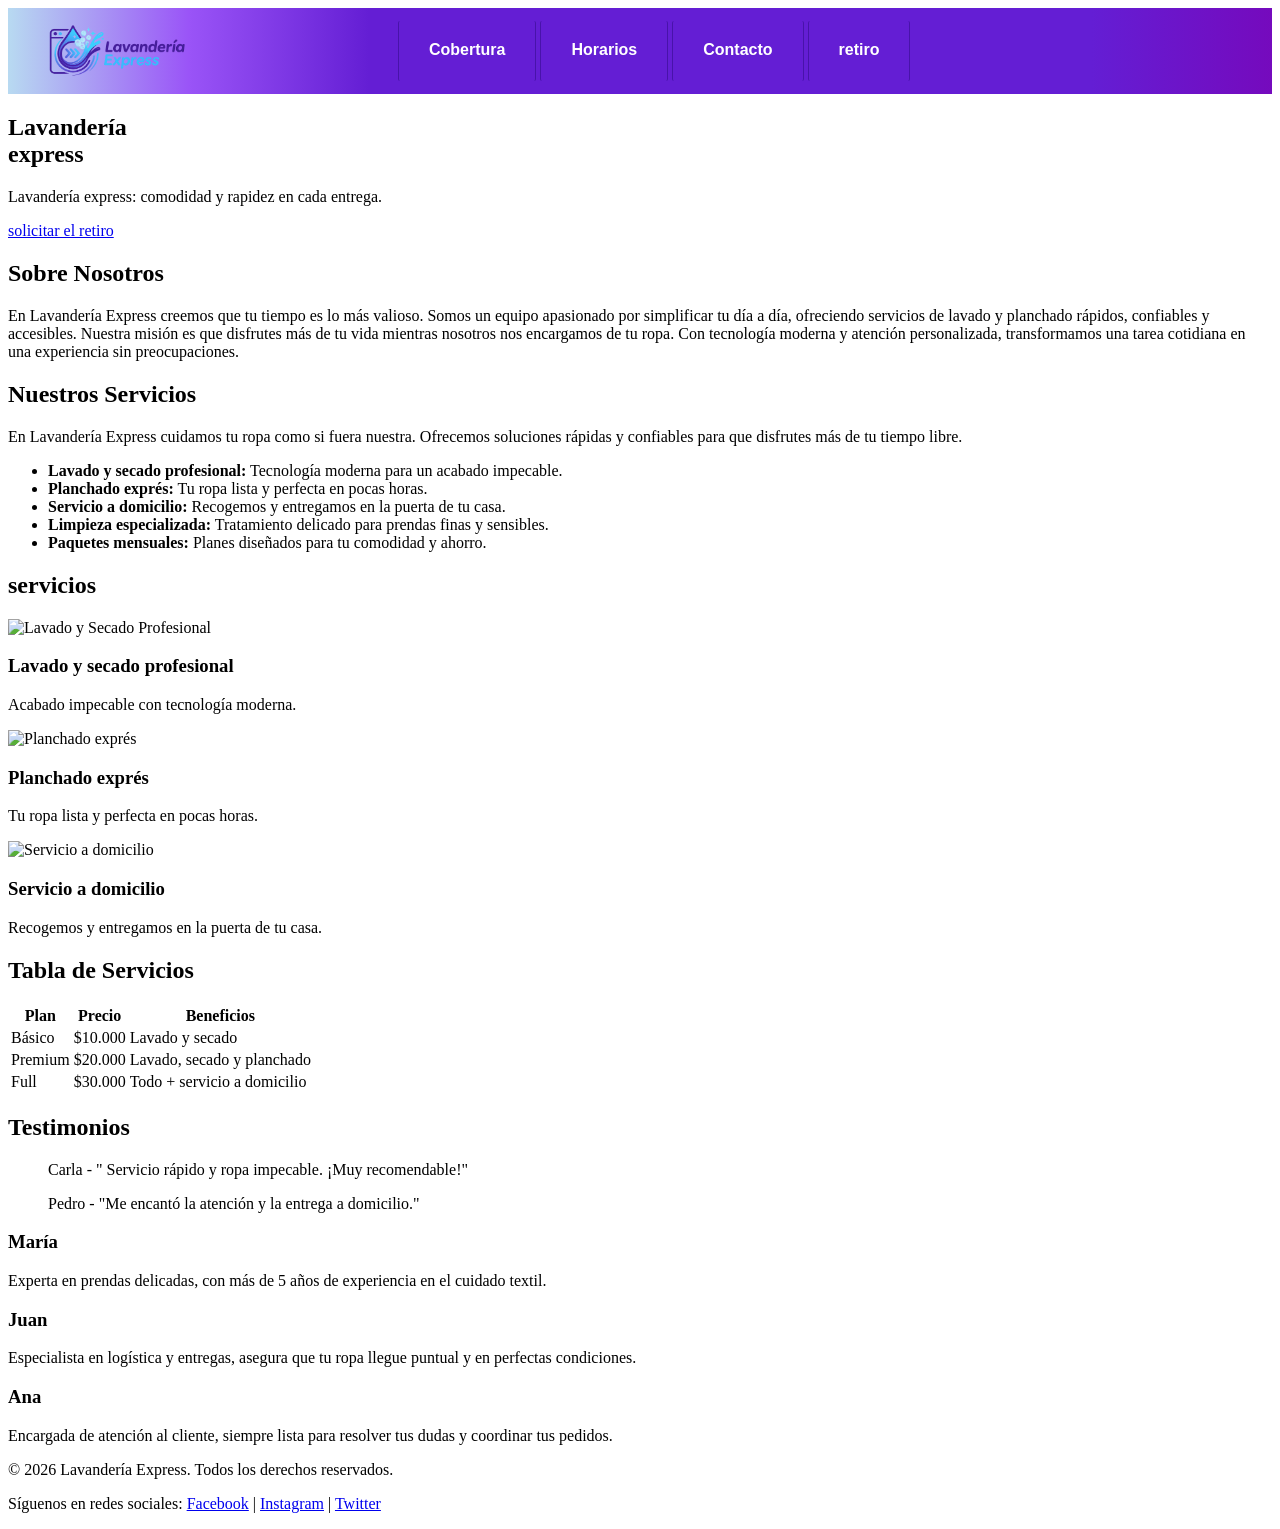
==== Horario.html @ b6a0ffbe "etapa 3: menu web terminado" ====
<!DOCTYPE html>
<html lang="en">
<head>
  <meta charset="UTF-8">
  <meta name="viewport" content="width=device-width, initial-scale=1.0">
  <title>Lavanderia</title>
  <link rel="stylesheet" href="src/css/navbar.css">
</head>
<body>
  <header>
    <nav class="navbar">

      
      <a href="#" class="brand">
        <img src="src/assets/logoLavanderia.png" alt="logo" class="logo-lavanderia" id="logo">
      </a>
      
      
      <ul class="nav-links">
        
        <li><a href="#cobertura">Cobertura</a></li>
        <li><a href="#horarios">Horarios</a></li>
        <li><a href="#contacto">Contacto</a></li>
        <li><a href="#form-retiro">retiro</a></li>
      </ul>
    </nav>
  </header>
    
  <section class="hero">
    <h1>Lavandería <br>express</h1>
    <p>Lavandería express: comodidad y rapidez en cada entrega.</p>
    <a href="#retiro" class="btn">solicitar el retiro</a>
  </section>

  <main>
    <section class="sect-sobre-nosotros">
      <div>
        <h2>Sobre Nosotros</h2>
        <p>En Lavandería Express creemos que tu tiempo es lo más valioso. Somos un equipo apasionado por simplificar tu día a día, ofreciendo servicios de lavado y planchado rápidos, confiables y accesibles. Nuestra misión es que disfrutes más de tu vida mientras nosotros nos encargamos de tu ropa. Con tecnología moderna y atención personalizada, transformamos una tarea cotidiana en una experiencia sin preocupaciones.</p>
      </div>
    </section>

    <section class="sec-servicios">
      <div>
        <h2>Nuestros Servicios</h2>
        <p>En Lavandería Express cuidamos tu ropa como si fuera nuestra. Ofrecemos soluciones rápidas y confiables para que disfrutes más de tu tiempo libre.</p>
        <div>
          <ul>
            <li><b class="bold-service-one">Lavado y secado profesional:</b> Tecnología moderna para un acabado impecable.</li>
            <li><b class="bold-service-two">Planchado exprés:</b> Tu ropa lista y perfecta en pocas horas.</li>
            <li><b class="bold-service-one">Servicio a domicilio:</b> Recogemos y entregamos en la puerta de tu casa.</li>
            <li><b class="bold-service-two">Limpieza especializada:</b> Tratamiento delicado para prendas finas y sensibles.</li>
            <li><b class="bold-service-one">Paquetes mensuales:</b> Planes diseñados para tu comodidad y ahorro.</li>            
          </ul>
        </div>
      </div>
    </section>
    
    <section>
      <h2>servicios</h2>
      <div>

        <article>
          <img src="imagen-referencia1" alt="Lavado y Secado Profesional">
          <h3>Lavado y secado profesional</h3>
          <p>Acabado impecable con tecnología moderna.</p> 
        </article>

        <article>
          <img src="imagen-referencia2" alt="Planchado exprés">
          <h3>Planchado exprés</h3>
          <p>Tu ropa lista y perfecta en pocas horas.</p> 
        </article>

        <article>
          <img src="https://recadosadomicilio.com/theme/images/articles/lavanderia-a-domicilio-descubre-las-ventajas/lavanderia-a-domicilio-descubre-las-ventajas.webp" alt="Servicio a domicilio" width="200">
          <h3>Servicio a domicilio</h3>
          <p>Recogemos y entregamos en la puerta de tu casa.</p> 
        </article>

      </div>
    </section>

    <section>
      <h2>Tabla de Servicios</h2>
      <table>
        <tr>
          <th class="head-table">Plan</th>
          <th class="head-table">Precio</th>
          <th class="head-table">Beneficios</th>
        </tr>
        <tr>
          <td class="body-table-one">Básico</td>
          <td>$10.000</td>
          <td>Lavado y secado</td>
        </tr>
        <tr>
          <td class="body-table-two">Premium</td>
          <td>$20.000</td>
          <td>Lavado, secado y planchado</td>
        </tr>
        <tr>
          <td class="body-table-three">Full</td>
          <td>$30.000</td>
          <td>Todo + servicio a domicilio</td>
        </tr>
      </table>
    </section>

    <section>
      <h2>Testimonios</h2>
      <blockquote>Carla - " Servicio rápido y ropa impecable. ¡Muy recomendable!"</blockquote>
      <blockquote>Pedro - "Me encantó la atención y la entrega a domicilio."</blockquote>
    </section>

    <section>
      <article>
        <h3>María</h3>
        <p>Experta en prendas delicadas, con más de 5 años de experiencia en el cuidado textil.</p>
      </article>

      <article>
        <h3>Juan</h3>
        <p>Especialista en logística y entregas, asegura que tu ropa llegue puntual y en perfectas condiciones.</p>
      </article>

      <article>
        <h3>Ana</h3>
        <p>Encargada de atención al cliente, siempre lista para resolver tus dudas y coordinar tus pedidos.</p>
      </article>
    </section>
  </main>

  <footer>
  <p>© 2026 Lavandería Express. Todos los derechos reservados.</p>
  <p>Síguenos en redes sociales: 
    <a href="#">Facebook</a> | 
    <a href="#">Instagram</a> | 
    <a href="#">Twitter</a>
  </p>
  </footer>
  
</body>
</html>
---- src/css/navbar.css ----
/* barra de navegacion */

.navbar {
    display: flex;
    align-items: center;
    background: linear-gradient(to right, #b8daf1,#9a54f7,#641ed4,#641ed4, #641ed4, #641ed4, #641ed4, #750abd); /* color del background rgb */
    padding: 10px 30px;
    width: 100%;
    margin: 0;
    box-sizing: border-box;
}

#logo {
    width: 160px;
    height: auto;
    display: block;
    margin-right: 50px;
}

.brand {
    color: white;
    text-decoration: none;
    font-family: Arial, sans-serif;
    font-size: 24px;
    font-weight: bold;
    margin-right: 150px;
}

.nav-links {
    display: flex;
    align-items: center;
    list-style: none;
    gap: 3px;
    margin: 0;
    padding: 0 35px;
}

.nav-links li {
    border-right: 1.9px solid rgb(72, 19, 170);
    border-left: 1.9px solid rgb(72, 19, 170);
    padding-right: 1px;
    margin-right: 1px;
    height: 20px;
    padding: 20px;
    border-radius: 2px;
}



.nav-links a {
    color: white;
    text-decoration: none;
    font-family: Arial, sans-serif;
    font-weight: bold;
    padding: 10px;
}

.nav-links a:hover {
    color: linear-gradient(to right, #53e9e1 #641ed4, #42daf5);
    border-radius: 2px;
}
.nav-links li:hover {
    color: #e5e7eb;
    background-color: #6c1cec;
    border-radius: 4px;
}
.nav-links {
    display: flex;
    list-style: none;
    padding: 0;
    margin: 0;
}
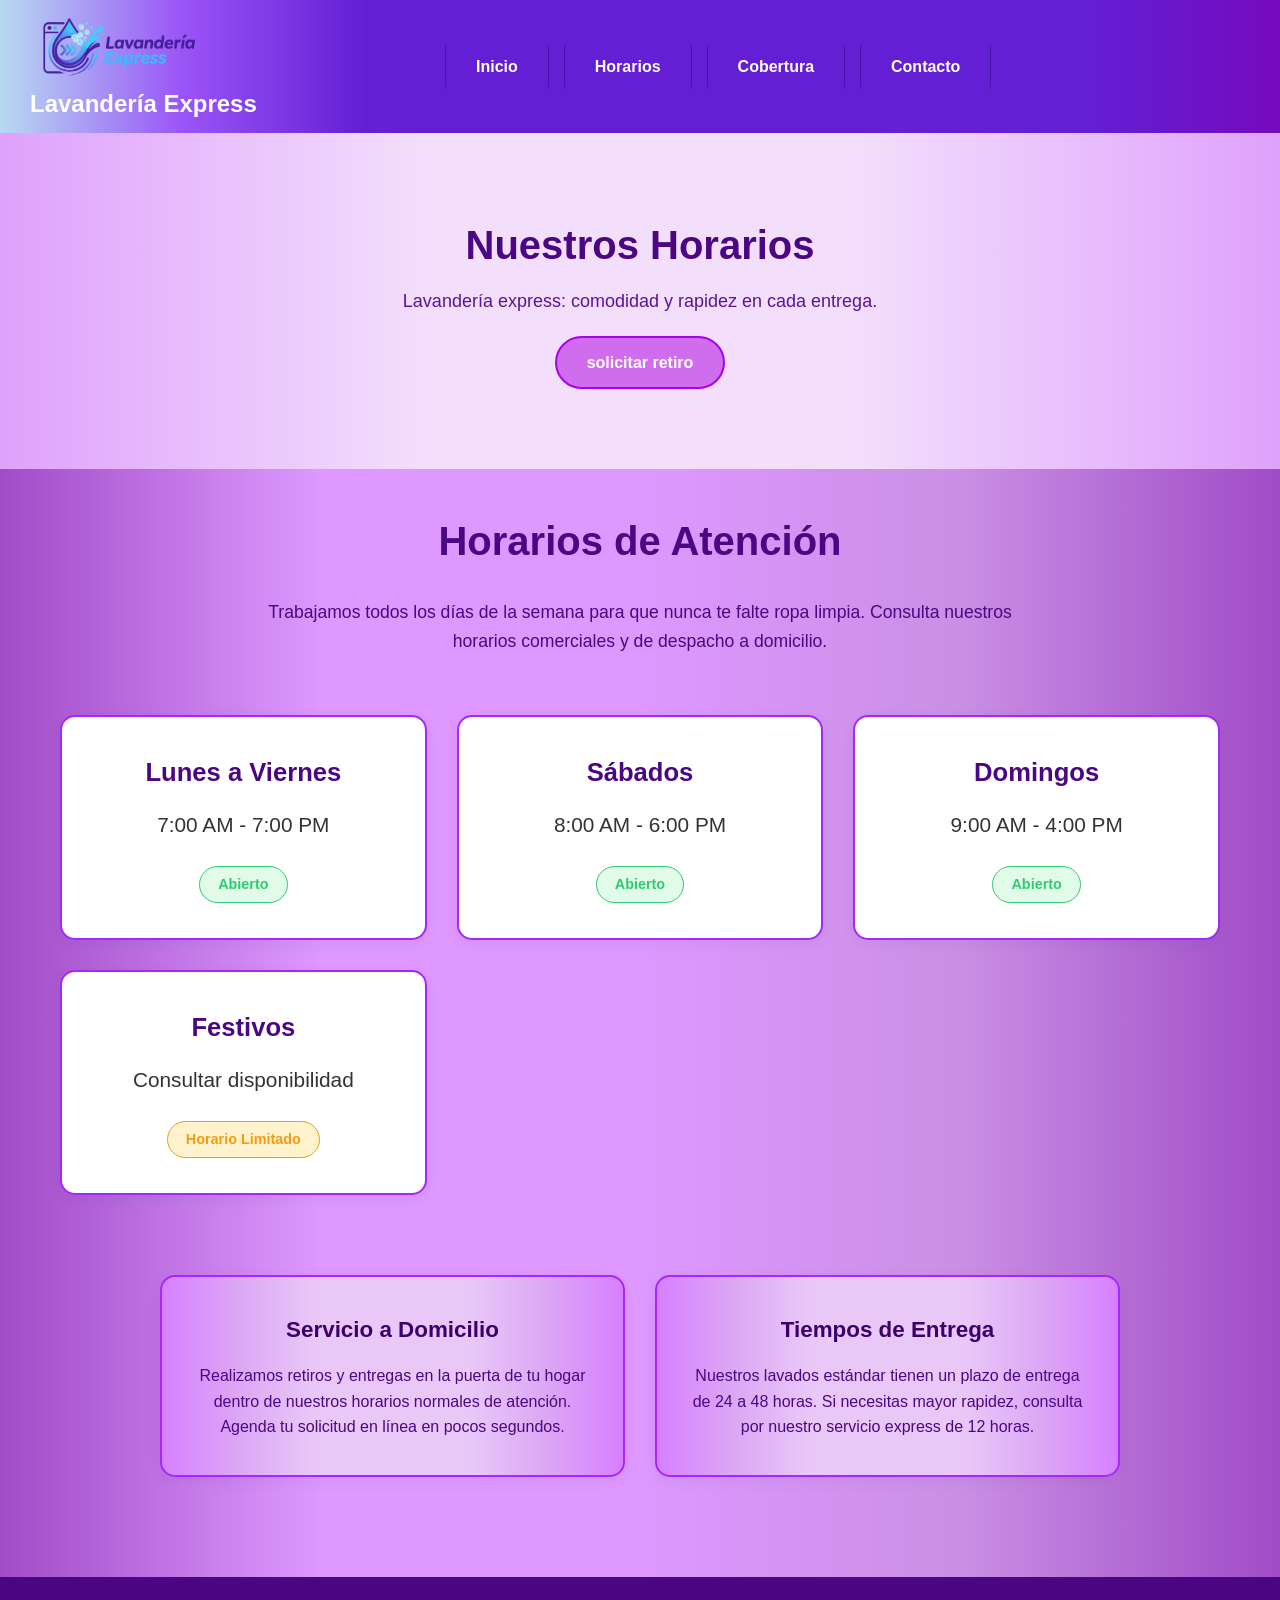
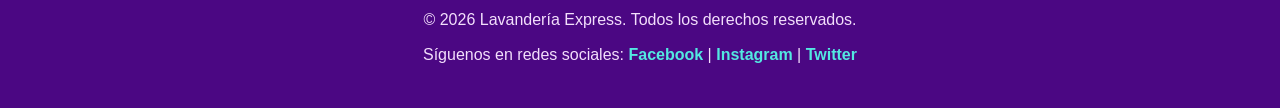
==== commit 0113b2b7: "etapa 4:  "ultimos retoques de la pagina  lavanderia express"" ====
--- a/Horario.html
+++ b/Horario.html
@@ -1,144 +1,94 @@
 <!DOCTYPE html>
-<html lang="en">
+<html lang="es">
 <head>
-  <meta charset="UTF-8">
-  <meta name="viewport" content="width=device-width, initial-scale=1.0">
-  <title>Lavanderia</title>
-  <link rel="stylesheet" href="src/css/navbar.css">
+    <meta charset="UTF-8">
+    <meta name="viewport" content="width=device-width, initial-scale=1.0">
+    <title>Horarios - Lavandería Express</title>
+    <link rel="stylesheet" href="src/css/navbar.css">
+    <link rel="stylesheet" href="src/css/section.css">
+    <link rel="stylesheet" href="src/css/horario.css">
 </head>
 <body>
-  <header>
-    <nav class="navbar">
+    <header>
+        <nav class="navbar">
+            <a href="index.html" class="brand">
+                <img src="src/assets/logoLavanderia.png" alt="Logo de Lavandería Express" class="logo-lavanderia" id="logo">
+                Lavandería Express
+            </a>
+            <ul class="nav-links">
+                <li><a href="index.html">Inicio</a></li>
+                <li><a href="horario.html">Horarios</a></li>
+                <li><a href="src/components/cobertura.html">Cobertura</a></li>
+                <li><a href="index.html#contacto">Contacto</a></li>
+            </ul>
+        </nav>
+    </header>
 
-      
-      <a href="#" class="brand">
-        <img src="src/assets/logoLavanderia.png" alt="logo" class="logo-lavanderia" id="logo">
-      </a>
-      
-      
-      <ul class="nav-links">
-        
-        <li><a href="#cobertura">Cobertura</a></li>
-        <li><a href="#horarios">Horarios</a></li>
-        <li><a href="#contacto">Contacto</a></li>
-        <li><a href="#form-retiro">retiro</a></li>
-      </ul>
-    </nav>
-  </header>
-    
-  <section class="hero">
-    <h1>Lavandería <br>express</h1>
-    <p>Lavandería express: comodidad y rapidez en cada entrega.</p>
-    <a href="#retiro" class="btn">solicitar el retiro</a>
-  </section>
-
-  <main>
-    <section class="sect-sobre-nosotros">
-      <div>
-        <h2>Sobre Nosotros</h2>
-        <p>En Lavandería Express creemos que tu tiempo es lo más valioso. Somos un equipo apasionado por simplificar tu día a día, ofreciendo servicios de lavado y planchado rápidos, confiables y accesibles. Nuestra misión es que disfrutes más de tu vida mientras nosotros nos encargamos de tu ropa. Con tecnología moderna y atención personalizada, transformamos una tarea cotidiana en una experiencia sin preocupaciones.</p>
-      </div>
+    <section class="hero">
+        <div>
+            <h1>Nuestros Horarios</h1>
+            <p class="parrafo">Lavandería express: comodidad y rapidez en cada entrega.</p>
+        </div>
+        <div>
+            <a href="index.html#contacto" class="btn">solicitar retiro</a>
+        </div>
     </section>
 
-    <section class="sec-servicios">
-      <div>
-        <h2>Nuestros Servicios</h2>
-        <p>En Lavandería Express cuidamos tu ropa como si fuera nuestra. Ofrecemos soluciones rápidas y confiables para que disfrutes más de tu tiempo libre.</p>
-        <div>
-          <ul>
-            <li><b class="bold-service-one">Lavado y secado profesional:</b> Tecnología moderna para un acabado impecable.</li>
-            <li><b class="bold-service-two">Planchado exprés:</b> Tu ropa lista y perfecta en pocas horas.</li>
-            <li><b class="bold-service-one">Servicio a domicilio:</b> Recogemos y entregamos en la puerta de tu casa.</li>
-            <li><b class="bold-service-two">Limpieza especializada:</b> Tratamiento delicado para prendas finas y sensibles.</li>
-            <li><b class="bold-service-one">Paquetes mensuales:</b> Planes diseñados para tu comodidad y ahorro.</li>            
-          </ul>
-        </div>
-      </div>
-    </section>
-    
-    <section>
-      <h2>servicios</h2>
-      <div>
+    <main class="contenido-horario">
+        <section class="horario-hero">
+            <h2>Horarios de Atención</h2>
+            <p>Trabajamos todos los días de la semana para que nunca te falte ropa limpia. Consulta nuestros horarios comerciales y de despacho a domicilio.</p>
+        </section>
 
-        <article>
-          <img src="imagen-referencia1" alt="Lavado y Secado Profesional">
-          <h3>Lavado y secado profesional</h3>
-          <p>Acabado impecable con tecnología moderna.</p> 
-        </article>
+        <section class="horarios-grid">
+            <div class="horario-card">
+                <div class="horario-day">Lunes a Viernes</div>
+                <div class="horario-time">7:00 AM - 7:00 PM</div>
+                <div class="horario-status status-open">Abierto</div>
+            </div>
 
-        <article>
-          <img src="imagen-referencia2" alt="Planchado exprés">
-          <h3>Planchado exprés</h3>
-          <p>Tu ropa lista y perfecta en pocas horas.</p> 
-        </article>
+            <div class="horario-card">
+                <div class="horario-day">Sábados</div>
+                <div class="horario-time">8:00 AM - 6:00 PM</div>
+                <div class="horario-status status-open">Abierto</div>
+            </div>
 
-        <article>
-          <img src="https://recadosadomicilio.com/theme/images/articles/lavanderia-a-domicilio-descubre-las-ventajas/lavanderia-a-domicilio-descubre-las-ventajas.webp" alt="Servicio a domicilio" width="200">
-          <h3>Servicio a domicilio</h3>
-          <p>Recogemos y entregamos en la puerta de tu casa.</p> 
-        </article>
+            <div class="horario-card">
+                <div class="horario-day">Domingos</div>
+                <div class="horario-time">9:00 AM - 4:00 PM</div>
+                <div class="horario-status status-open">Abierto</div>
+            </div>
 
-      </div>
-    </section>
+            <div class="horario-card">
+                <div class="horario-day">Festivos</div>
+                <div class="horario-time">Consultar disponibilidad</div>
+                <div class="horario-status status-limited">Horario Limitado</div>
+            </div>
+        </section>
 
-    <section>
-      <h2>Tabla de Servicios</h2>
-      <table>
-        <tr>
-          <th class="head-table">Plan</th>
-          <th class="head-table">Precio</th>
-          <th class="head-table">Beneficios</th>
-        </tr>
-        <tr>
-          <td class="body-table-one">Básico</td>
-          <td>$10.000</td>
-          <td>Lavado y secado</td>
-        </tr>
-        <tr>
-          <td class="body-table-two">Premium</td>
-          <td>$20.000</td>
-          <td>Lavado, secado y planchado</td>
-        </tr>
-        <tr>
-          <td class="body-table-three">Full</td>
-          <td>$30.000</td>
-          <td>Todo + servicio a domicilio</td>
-        </tr>
-      </table>
-    </section>
+        <section class="horario-notes">
+            <div class="note-box">
+                <h3>Servicio a Domicilio</h3>
+                <p>Realizamos retiros y entregas en la puerta de tu hogar dentro de nuestros horarios normales de atención. Agenda tu solicitud en línea en pocos segundos.</p>
+            </div>
 
-    <section>
-      <h2>Testimonios</h2>
-      <blockquote>Carla - " Servicio rápido y ropa impecable. ¡Muy recomendable!"</blockquote>
-      <blockquote>Pedro - "Me encantó la atención y la entrega a domicilio."</blockquote>
-    </section>
+            <div class="note-box">
+                <h3>Tiempos de Entrega</h3>
+                <p>Nuestros lavados estándar tienen un plazo de entrega de 24 a 48 horas. Si necesitas mayor rapidez, consulta por nuestro servicio express de 12 horas.</p>
+            </div>
+        </section>
+    </main>
 
-    <section>
-      <article>
-        <h3>María</h3>
-        <p>Experta en prendas delicadas, con más de 5 años de experiencia en el cuidado textil.</p>
-      </article>
+    <footer>
+    <p>© 2026 Lavandería Express. Todos los derechos reservados.</p>
+    <p>Síguenos en redes sociales: 
+        <a href="#">Facebook</a> | 
+        <a href="#">Instagram</a> | 
+        <a href="#">Twitter</a>
+    </p>
+  </footer>
 
-      <article>
-        <h3>Juan</h3>
-        <p>Especialista en logística y entregas, asegura que tu ropa llegue puntual y en perfectas condiciones.</p>
-      </article>
 
-      <article>
-        <h3>Ana</h3>
-        <p>Encargada de atención al cliente, siempre lista para resolver tus dudas y coordinar tus pedidos.</p>
-      </article>
-    </section>
-  </main>
 
-  <footer>
-  <p>© 2026 Lavandería Express. Todos los derechos reservados.</p>
-  <p>Síguenos en redes sociales: 
-    <a href="#">Facebook</a> | 
-    <a href="#">Instagram</a> | 
-    <a href="#">Twitter</a>
-  </p>
-  </footer>
-  
 </body>
 </html>
--- a/src/css/navbar.css
+++ b/src/css/navbar.css
@@ -11,7 +11,7 @@
 }
 
 #logo {
-    width: 160px;
+    width: 180px;
     height: auto;
     display: block;
     margin-right: 50px;
@@ -30,43 +30,33 @@
     display: flex;
     align-items: center;
     list-style: none;
-    gap: 3px;
+    gap: 15px;
     margin: 0;
     padding: 0 35px;
 }
 
+/* es para los palitos de separacion de los links del navbar */
 .nav-links li {
     border-right: 1.9px solid rgb(72, 19, 170);
     border-left: 1.9px solid rgb(72, 19, 170);
-    padding-right: 1px;
-    margin-right: 1px;
-    height: 20px;
-    padding: 20px;
-    border-radius: 2px;
+    padding: 10px 20px;
+    border-radius: 4px;
+    transition: 0.3s ease;
 }
 
-
-
+/* color de fuente de los links del navbar */
 .nav-links a {
     color: white;
     text-decoration: none;
     font-family: Arial, sans-serif;
     font-weight: bold;
-    padding: 10px;
+    padding: 5px 10px;
 }
 
 .nav-links a:hover {
-    color: linear-gradient(to right, #53e9e1 #641ed4, #42daf5);
-    border-radius: 2px;
+    color: #53e9e1; /* Corregido degradado inválido a color aqua sólido */
 }
+
 .nav-links li:hover {
-    color: #e5e7eb;
     background-color: #6c1cec;
-    border-radius: 4px;
 }
-.nav-links {
-    display: flex;
-    list-style: none;
-    padding: 0;
-    margin: 0;
-}
--- a/src/css/section.css
+++ b/src/css/section.css
@@ -0,0 +1,233 @@
+/*para que ocupe toda la pagina*/
+* {
+    margin: 0;
+    padding: 0;
+    box-sizing: border-box;
+}
+
+/* font-family por defecto, color de cuerpo, etc */
+body {
+    font-family: Arial, sans-serif;
+    color: #333333;
+    background-color: #f8f6fc;
+    line-height: 1.6;
+}
+
+/* portada lavanderia */
+.hero {
+    background: linear-gradient(to right, #dfa1fc, #f3dffc, #f3dffc, #dfa1fc);
+    padding: 80px 20px;
+    text-align: center;
+}
+
+/* titulo lavanderia*/
+.hero h1 {
+    font-size: 40px;
+    color: #4b0783;
+    margin-bottom: 10px;
+}
+
+.parrafo {
+    font-size: 18px;
+    color: #5b129c;
+    margin-bottom: 20px;
+}
+
+/* boton de solicitar retiro */
+.btn {
+    display: inline-block;
+    background-color: #d06dee;
+    color: white;
+    text-decoration: none;
+    padding: 12px 30px;
+    border-radius: 30px;
+    border: 2px solid #a402f0;
+    font-weight: bold;
+}
+
+.btn:hover {
+    background-color: #b55df3;
+}
+
+/* contenido del menu */
+.contenido-menu {
+    background: linear-gradient(to right, #a04cc7, #de98ff, #ca8fe5, #a04cc7);
+    padding: 40px 20px;
+}
+
+/* Estilo común para las secciones del menú */
+.contenido-menu section {
+    background-color: white;
+    max-width: 900px;
+    margin: 30px auto;
+    padding: 30px;
+    border-radius: 12px;
+    box-shadow: 0 4px 15px rgba(0, 0, 0, 0.05);
+}
+
+/* Sección Sobre Nosotros (Mantiene su color especial) */
+.contenido-menu section.sect-sobre-nosotros {
+    background: linear-gradient(to right, #c45bf5, #d691f7, #e3b2fa, #d386f7, #c45bf5);
+    color: #4b0783;
+    text-align: center;
+}
+
+/* nuestros servicios */
+.servicios-wrapper {
+    display: flex;
+    justify-content: space-between;
+    align-items: center;
+    max-width: 900px;
+    margin: 30px auto;
+    gap: 20px;
+    flex-wrap: wrap;
+}
+
+/* seccion nuestro servicio con fondo personalizado y color de texto*/
+.sec-N-servicios {
+    background: linear-gradient(to right, #d182ff, #e3b2fa, #d182ff) !important; /* Fuerza color */
+    color: #4b0783;
+    flex: 1;
+    min-width: 300px;
+}
+
+/* quita el estilo de de lista al contenido seccion */
+.sec-N-servicios ul {
+    list-style: none;
+    margin-top: 15px;
+}
+
+/* ajusta el espacio entre listas*/
+.sec-N-servicios li {
+    margin-bottom: 10px;
+}
+
+.bold-service-one,
+.bold-service-two {
+    color: #3b006c;
+}
+
+.NuestrosServicios {
+    width: 100%;
+    max-width: 350px;
+    border-radius: 12px;
+    border: 3px solid white;
+}
+
+/* tarjetas de servicio */
+.sec-S-servicios {
+    background: linear-gradient(to right, #c45bf5, #d691f7, #e3b2fa, #d386f7, #c45bf5) !important;
+}
+
+.sec-S-servicios h2 {
+    color: #4b0783;
+    text-align: center;
+    margin-bottom: 20px;
+}
+
+.sec-S-servicios > div {
+    display: flex;
+    justify-content: center;
+    gap: 20px;
+    flex-wrap: wrap;
+}
+
+.sec-S-servicios article {
+    background-color: white;
+    padding: 20px;
+    border-radius: 10px;
+    border: 2px solid #a527ff;
+    text-align: center;
+    flex: 1 1 250px;
+    max-width: 300px;
+}
+
+/* ajusta el tamaño de las imagenes en servicios */
+.sec-S-servicios article img {
+    width: 100%;
+    height: 180px;
+    object-fit: cover;
+    border-radius: 8px;
+    margin-bottom: 10px;
+}
+
+.article-three {
+    background-color: #ffffff ;
+}
+
+/* tabla de los precios */
+table {
+    width: 100%;
+    border-collapse: collapse;
+    margin-top: 15px;
+}
+
+th, td {
+    padding: 10px 15px;
+    text-align: left;
+    border-bottom: 3px solid #8d0fe0;
+    background-color: #f5c1ff
+}
+
+th {
+    background-color: #641ed4;
+    color: rgb(249, 249, 250);
+}
+
+.body-table-one { font-weight: bold; color: #641ed4; }
+.body-table-two { font-weight: bold; color: #9a54f7; }
+.body-table-three { font-weight: bold; color: #4b0783; }
+
+/* testimonio de  los clientes */
+blockquote {
+    background-color: #fbf8ff;
+    border-left: 5px solid #9a54f7;
+    padding: 15px;
+    margin: 15px 0;
+    font-style: italic;
+    color: #4b0783;
+    border-radius: 0 8px 8px 0;
+}
+
+/* equipo de trabajo  */
+.contenido-menu section:last-of-type article {
+    margin-bottom: 15px;
+    padding-bottom: 15px;
+    border-bottom: 1px dashed #e3b2fa;
+}
+
+.contenido-menu section:last-of-type article:last-child {
+    border-bottom: none;
+    margin-bottom: 0;
+    padding-bottom: 0;
+}
+
+/* para la ultima seccion de h3 */
+.contenido-menu section:last-of-type h3 {
+    color: #641ed4;
+    margin-bottom: 5px;
+}
+
+/* footer o pie de pagina */
+footer {
+    background-color: #4b0783;
+    color: #f3dffc;
+    text-align: center;
+    padding: 30px 20px;
+}
+
+/* parrafo de footer */
+footer p {
+    margin-bottom: 10px;
+}
+
+/* color para direccion redes sociales en celeste en footer */
+footer a {
+    color: #53e9e1;
+    text-decoration: none;
+    font-weight: bold;
+}
+/* cambiar color de direccion redes sociales a blanco en footer */
+footer a:hover {
+    color: white;
+}
--- a/src/css/horario.css
+++ b/src/css/horario.css
@@ -0,0 +1,138 @@
+/* Estilos específicos para la página de Horarios de Atención */
+
+.contenido-horario {
+    background: linear-gradient(to right,#a04cc7 ,#de98ff, #de98ff, #ca8fe5,#a04cc7); 
+    margin: auto;
+    padding: 40px 10px;
+}
+
+/* centrado de texto y color */
+.horario-hero {
+    text-align: center;
+    margin-bottom: 30px; 
+    color: #4b0783;
+}
+
+
+.horario-hero h2 {
+    font-size: 2.5em;
+    margin-bottom: 15px;
+    font-weight: bold;
+}
+
+/* hora de horario */
+.horario-hero p {
+    max-width: 800px;
+    margin: 10px auto;
+    padding: 10px;
+    line-height: 1.6;
+    font-size: 1.1em;
+}
+
+.horarios-grid {
+    display: grid;
+    grid-template-columns: repeat(auto-fit, minmax(280px, 1fr));  /*le da forma al contenido de horarios (agrupacion de las cartas de horario)*/
+    gap: 30px;
+    max-width: 1200px;
+    width: 100%;
+    margin: 30px auto;
+    padding: 20px;
+}
+
+.horario-card {
+    background-color: #fff;
+    padding: 35px 25px;
+    border-radius: 15px;
+    border: 2px solid #a527ff;
+    text-align: center;
+    box-shadow: 0 4px 15px rgba(0, 0, 0, 0.05);
+    transition: transform 0.2s ease, border-color 0.2s ease;
+}
+
+.horario-card:hover {
+    transform: scale(1.05); /* le da animacion a la tarjeta de horarios */
+    border-color: #bb86e0;
+}
+
+/* dia de la tarjeta del horario*/
+
+.horario-day {
+    font-size: 1.6em;
+    color: #4b0783; 
+    font-weight: bold;
+    margin-bottom: 15px;
+}
+
+.horario-time {
+    font-size: 1.3em;
+    color: #333333;
+    margin: 15px 0;
+    font-weight: 500;
+}
+
+.horario-status {
+    display: inline-block;
+    padding: 6px 18px;
+    border-radius: 20px;
+    font-weight: bold;
+    font-size: 0.9em;
+    margin-top: 10px;
+}
+
+.status-open {
+    background-color: #e2fbe8;
+    color: #2ecc71;
+    border: 1px solid #2ecc71;
+}
+
+.status-limited {
+    background-color: #fff3cd;
+    color: #f39c12;
+    border: 1px solid #f39c12;
+}
+
+.status-closed {
+    background-color: #f8d7da;
+    color: #dc3545;
+    border: 1px solid #dc3545;
+}
+
+.horario-notes {
+    max-width: 1000px;
+    margin: 40px auto;
+    display: grid;
+    grid-template-columns: repeat(auto-fit, minmax(300px, 1fr));
+    gap: 30px;
+    padding: 20px;
+}
+
+.note-box {
+    background: linear-gradient(to right,#d780ff ,#dca7f5, #e9c8f8, #e9c8f8,#e9c8f8,#dca7f5,#d780ff);
+    padding: 35px;
+    border-radius: 15px;
+    border: 2px solid #a527ff;
+    text-align: center;
+    box-shadow: 0 4px 15px rgba(0, 0, 0, 0.05);
+    color: #4b0783;
+}
+
+.note-box h3 {
+    margin-bottom: 15px;
+    color: #3b006c;
+    font-size: 1.4em;
+}
+
+.note-box p {
+    line-height: 1.6;
+    font-size: 1em;
+}
+
+@media (max-width: 768px) {
+    .horarios-grid {
+        grid-template-columns: 1fr;
+    }
+    
+    .horario-notes {
+        grid-template-columns: 1fr;
+    }
+}
